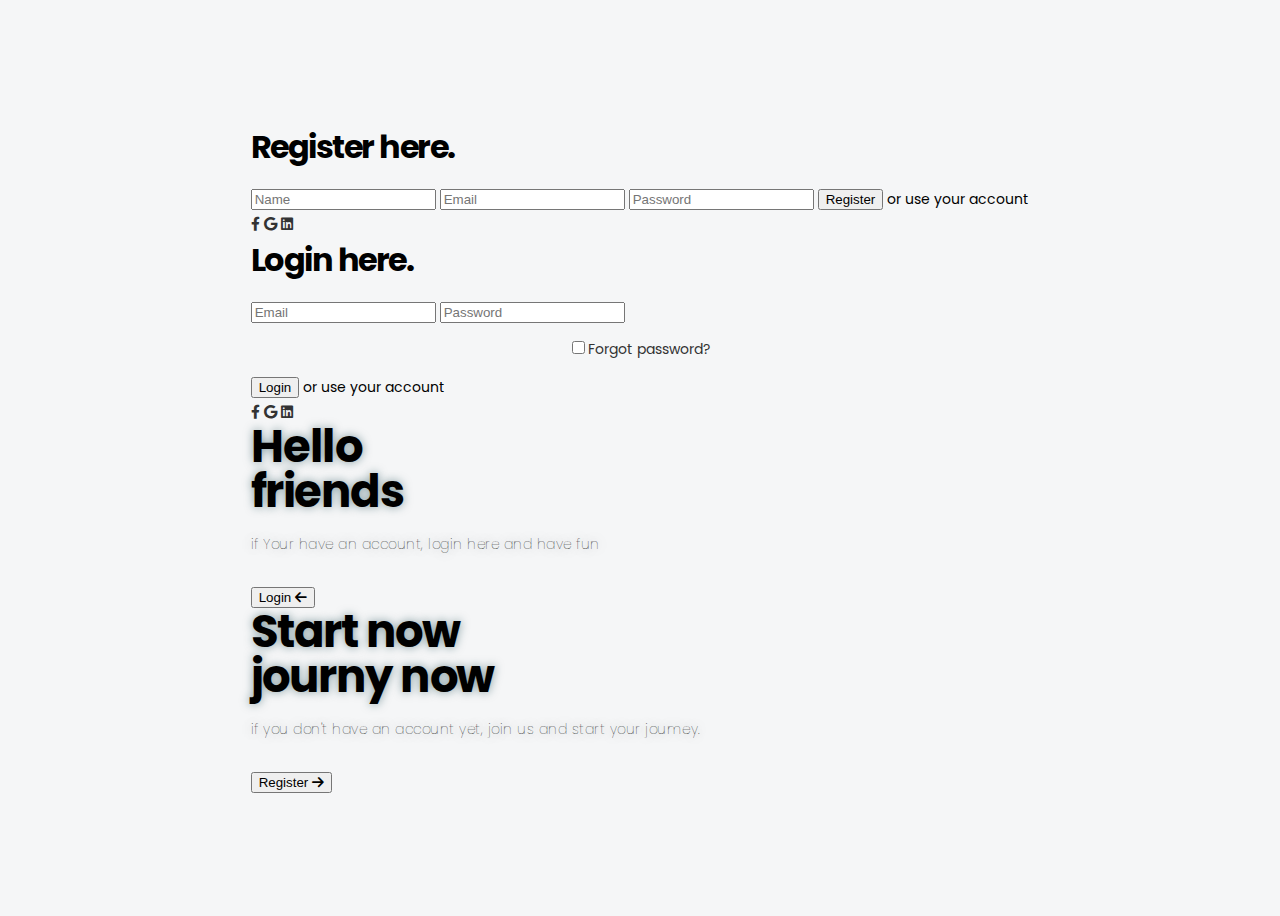
==== index.html @ 1e1f3e0e "first commit" ====
<!DOCTYPE html>
<html lang="en">
<head>
    <meta charset="UTF-8">
    <meta http-equiv="X-UA-Compatible" content="IE=edge">
    <meta name="viewport" content="width=device-width, initial-scale=1.0">
    <title>Document</title>


    <link rel="stylesheet" href="./assets/fonts/fontawesome-free-6.2.1/css/all.min.css">
    <link rel="stylesheet" href="./assets/css/style.css">

</head>
<body>
    <div class="container" id="container">
        <div class="form-container register-container">
            <form action="#">
                <h1>Register here.</h1>
                <input type="text" placeholder="Name">
                <input type="email" placeholder="Email">
                <input type="password" placeholder="Password">
                <button>Register</button>
                <span>or use your account</span>
                <div class="social-container">
                    <a href="#" class="social"><i class="fa-brands fa-facebook-f"></i></a>
                    <a href="#" class="social"><i class="fa-brands fa-google"></i></a>
                    <a href="#" class="social"><i class="fa-brands fa-linkedin"></i></a>
                </div>
            </form>
        </div>
        <div class="form-container login-container">
            <form action="#">
                <h1>Login here.</h1>
                <input type="email" placeholder="Email">
                <input type="password" placeholder="Password">
                <div class="content">
                    <div class="ckeckbox">
                        <input type="checkbox" name="checkbox" id="checkbox">
                        <label for="Remember me"></label>
                    </div>
                    <div class="pass-link">
                        <a href="#">Forgot password?</a>
                    </div>
                </div>
                <button>Login</button>
                <span>or use your account</span>
                <div class="social-container">
                    <a href="#" class="social"><i class="fa-brands fa-facebook-f"></i></a>
                    <a href="#" class="social"><i class="fa-brands fa-google"></i></a>
                    <a href="#" class="social"><i class="fa-brands fa-linkedin"></i></a>
                </div>
            </form>
        </div>
        <div class="overlay">
            <div class="overlay-panel overlay-left">
                <h1 class="title">Hello <br> friends</h1>
                <p>if Your have an account, login here and have fun</p>
                <button class="gost" id="login">
                    Login
                    <i class="fa-solid fa-arrow-left"></i>
                </button>
            </div>
            <div class="overlay-panel overlay-right">
                <h1 class="title">Start now <br> journy now</h1>
                <p>if you don't have an account yet, join us and start your joumey.</p>
                <button class="gost" id="register">
                    Register
                    <i class="fa-solid fa-arrow-right"></i>
                </button>
            </div>
        </div>
    </div>
</body>
</html>
---- assets/css/style.css ----
@import url('https://fonts.googleapis.com/css2?family=Poppins');

*{
    box-sizing: border-box;
}

body {
    display: flex;
    background-color: #f5f6f7;
    justify-content: center;
    align-items: center;
    flex-direction: column;
    font-family: 'Poppins', sans-serif;
    overflow: hidden;
    height: 100vh;
}

h1{
    font-weight: 700;
    letter-spacing: -1.5px;
    margin: 0;
    margin-bottom: 15px;
}

h1.title {
    font-size: 45px;
    line-height: 45px;
    margin: 0;
    text-shadow: 0 0 10px rgba(16, 64, 74, 0.5);
}

p {
    font-size: 14px;
    font-weight: 100;
    line-height: 20px;
    letter-spacing: 0.5px;
    margin: 20px 0 30px;
    text-shadow: 0 0 10px rgba(16, 64, 74, 0.5);
}

span {
    font-size: 14px;
    margin-top: 25px;
}

a { 
    color: #333;
    font-size: 14px;
    text-decoration: none;
    margin: 15px 0;
    transition: 0.3s ease-in-out;
}

a:hover {
    color: #4bb6b7;
}

.content {
    display: flex;
    width: 100%;
    height: 50px;
    align-items: center;
    justify-content: center;
}

.content .checkbox {
    display: flex;
    align-items: center;
    justify-content: center;
}

.content input {
    font-size: 14px;
    user-select: none;
    padding-left: 5px;
}
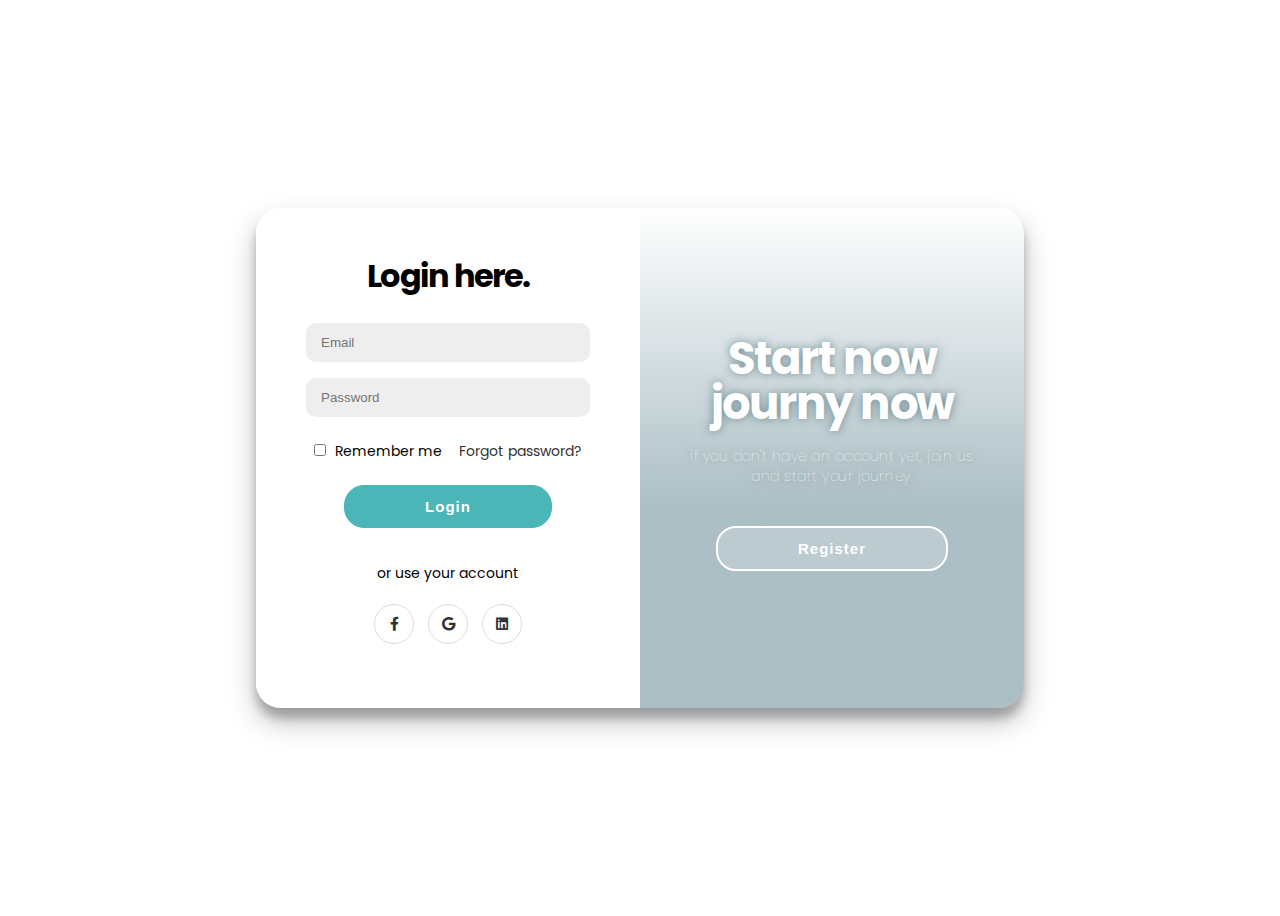
==== commit bf453d0a: "login" ====
--- a/index.html
+++ b/index.html
@@ -36,7 +36,7 @@
                 <div class="content">
                     <div class="ckeckbox">
                         <input type="checkbox" name="checkbox" id="checkbox">
-                        <label for="Remember me"></label>
+                        <label>Remember me</label>
                     </div>
                     <div class="pass-link">
                         <a href="#">Forgot password?</a>
@@ -51,24 +51,28 @@
                 </div>
             </form>
         </div>
-        <div class="overlay">
-            <div class="overlay-panel overlay-left">
-                <h1 class="title">Hello <br> friends</h1>
-                <p>if Your have an account, login here and have fun</p>
-                <button class="gost" id="login">
-                    Login
-                    <i class="fa-solid fa-arrow-left"></i>
-                </button>
-            </div>
-            <div class="overlay-panel overlay-right">
-                <h1 class="title">Start now <br> journy now</h1>
-                <p>if you don't have an account yet, join us and start your joumey.</p>
-                <button class="gost" id="register">
-                    Register
-                    <i class="fa-solid fa-arrow-right"></i>
-                </button>
+        <div class="overlay-container">
+            <div class="overlay">
+                <div class="overlay-panel overlay-left">
+                    <h1 class="title">Hello <br> friends</h1>
+                    <p>if Your have an account, login here and have fun</p>
+                    <button class="ghost" id="login">
+                        Login
+                        <i class="fa-solid fa-arrow-left"></i>
+                    </button>
+                </div>
+                <div class="overlay-panel overlay-right">
+                    <h1 class="title">Start now <br> journy now</h1>
+                    <p>if you don't have an account yet, join us and start your joumey.</p>
+                    <button class="ghost" id="register">
+                        Register
+                        <i class="fa-solid fa-arrow-right"></i>
+                    </button>
+                </div>
             </div>
         </div>
     </div>
+
+    <script type="text/javascript" src="./assets/js/script.js"></script>
 </body>
 </html>--- a/assets/css/style.css
+++ b/assets/css/style.css
@@ -6,13 +6,15 @@
 
 body {
     display: flex;
-    background-color: #f5f6f7;
     justify-content: center;
     align-items: center;
     flex-direction: column;
     font-family: 'Poppins', sans-serif;
     overflow: hidden;
     height: 100vh;
+    background-image: url(../img/peace.gif);
+    background-repeat: no-repeat;
+    background-size: cover;
 }
 
 h1{
@@ -60,7 +62,7 @@
     width: 100%;
     height: 50px;
     align-items: center;
-    justify-content: center;
+    justify-content: space-around;
 }
 
 .content .checkbox {
@@ -70,7 +72,245 @@
 }
 
 .content input {
+    accent-color: #333;
+    width: 12px;
+    height: 12px;
+}
+
+.content label {
     font-size: 14px;
     user-select: none;
     padding-left: 5px;
-}+}
+
+button {
+    position: relative;
+    border-radius: 20px;
+    border: 1px solid #4bb6b7;
+    background-color: #4bb6b7;
+    color: #fff;
+    font-size: 15px;
+    font-weight: 700;
+    margin: 10px;
+    padding: 12px 80px;
+    letter-spacing: 1px;
+    text-transform: capitalize;
+    transition: 0.3s ease-in-out;
+}
+
+button:hover {
+    letter-spacing: 3px;
+}
+
+button:active {
+    transform: scale(0.95);
+}
+
+button:focus {
+    outline: none;
+}
+
+button.ghost {
+    background-color: rgba(255, 255, 255, 0.2);
+    border: 2px solid #fff;
+    color: #fff;
+}
+
+button.ghost i {
+    position: absolute;
+    opacity: 0;
+    transition: 0.3s ease-in-out;
+}
+
+button.ghost i.register {
+    right: 70px;
+}
+
+button.ghost i.login {
+    left: 70px;
+}
+
+button.ghost:hover i.register {
+    right: 40px;
+    opacity: 1;
+}
+
+button.ghost:hover i.login {
+    left: 40px;
+    opacity: 1;
+
+}
+
+form {
+    background-color: #fff;
+    display: flex;
+    justify-content: center;
+    align-items: center;
+    flex-direction: column;
+    padding: 0 50px;
+    height: 100%;
+    text-align: center;
+}
+
+input {
+    background-color: #eee;
+    border-radius: 10px;
+    border: none;
+    padding: 12px 15px;
+    margin: 8px 0;
+    width: 100%;
+}
+
+.container {
+    background-color: #fff;
+    border-radius: 25px;
+    box-shadow: 0 14px 28px rgba(0, 0, 0, 0.25), 0 10px 10px rgba(0, 0, 0, 0.22);
+    position: relative;
+    overflow: hidden;
+    width: 768px;
+    max-width: 100%;
+    min-height: 500px;
+
+}
+
+.form-container {
+    position: absolute;
+    top: 0;
+    height: 100%;
+    transition: all 0.6s ease-in-out;
+}
+
+.login-container {
+    left: 0px;
+    width: 50%;
+    z-index: 2;
+}
+
+.container.right-panel-active .login-container {
+    transform: translateX(100%);
+}
+
+.register-container {
+    left: 0px;
+    width: 50%;
+    z-index: 1;
+    opacity: 0;
+}
+
+.container.right-panel-active .register-container {
+    transform: translateX(100%);
+    opacity: 1;
+    z-index: 5;
+    animation: show 0.6s;
+}
+
+@keyframes show {
+    0%,
+    49.99% {
+        opacity: 0;
+        z-index: 1;
+    }
+    50%,
+    100% {
+        opacity: 1;
+        z-index: 5;
+    }
+}
+
+.overlay-container {
+    position: absolute;
+    top: 0;
+    left: 50%;
+    width: 50%;
+    height: 100%;
+    overflow: hidden;
+    transition: transform 0.6s ease-in-out;
+    z-index: 100;
+}
+
+.container.right-panel-active .overlay-container {
+    transform: translate(-100%);
+}
+
+.overlay {
+    background-image: url(../img/peace.gif);
+    background-repeat: no-repeat;
+    background-size: cover;
+    background-position: 0 0;
+    color: #fff;
+    position: relative;
+    left: -100%;
+    height: 100%;
+    width: 200%;
+    transition: transform 0.6s ease-in-out;
+}
+
+.overlay::before {
+    content: "";
+    position: absolute;
+    left: 0;
+    right: 0;
+    top: 0;
+    bottom: 0;
+    background: linear-gradient(
+        to top,
+        rgba(46, 94, 109, 0.4) 40%,
+        rgba(46, 94, 109, 0)
+    );
+}
+
+.container.right-panel-active .overlay {
+    transform: translateX(50%);
+}
+
+.overlay-panel {
+    position: absolute;
+    display: flex;
+    align-items: center;
+    justify-content: center;
+    flex-direction: column;
+    padding: 0 40px;
+    text-align: center;
+    top: 0;
+    height: 100%;
+    width: 50%;
+    transform: translateX(0);
+    transition: transform 0.6s ease-in-out;
+}
+
+.overlay-left {
+    transform: translateX(-20%);
+}
+
+.container.right-panel-active .overlay-left {
+    transform: translateX(0);
+}
+
+.overlay-right {
+    right: 0;
+    transform: translateX(-0%);
+}
+
+.container.right-panel-active .overlay-right {
+    transform: translateX(20%);
+}
+
+.social-container {
+    margin: 20px 0;
+}
+
+.social-container a {
+    border: 1px solid #ddd;
+    border-radius: 50%;
+    display: inline-flex;
+    justify-content: center;
+    align-items: center;
+    margin: 0 5px;
+    height: 40px;
+    width: 40px;
+    transition: 0.3s ease-in-out;
+}
+
+.social-container a:hover {
+    border: 1px solid #4bb6b7;
+}
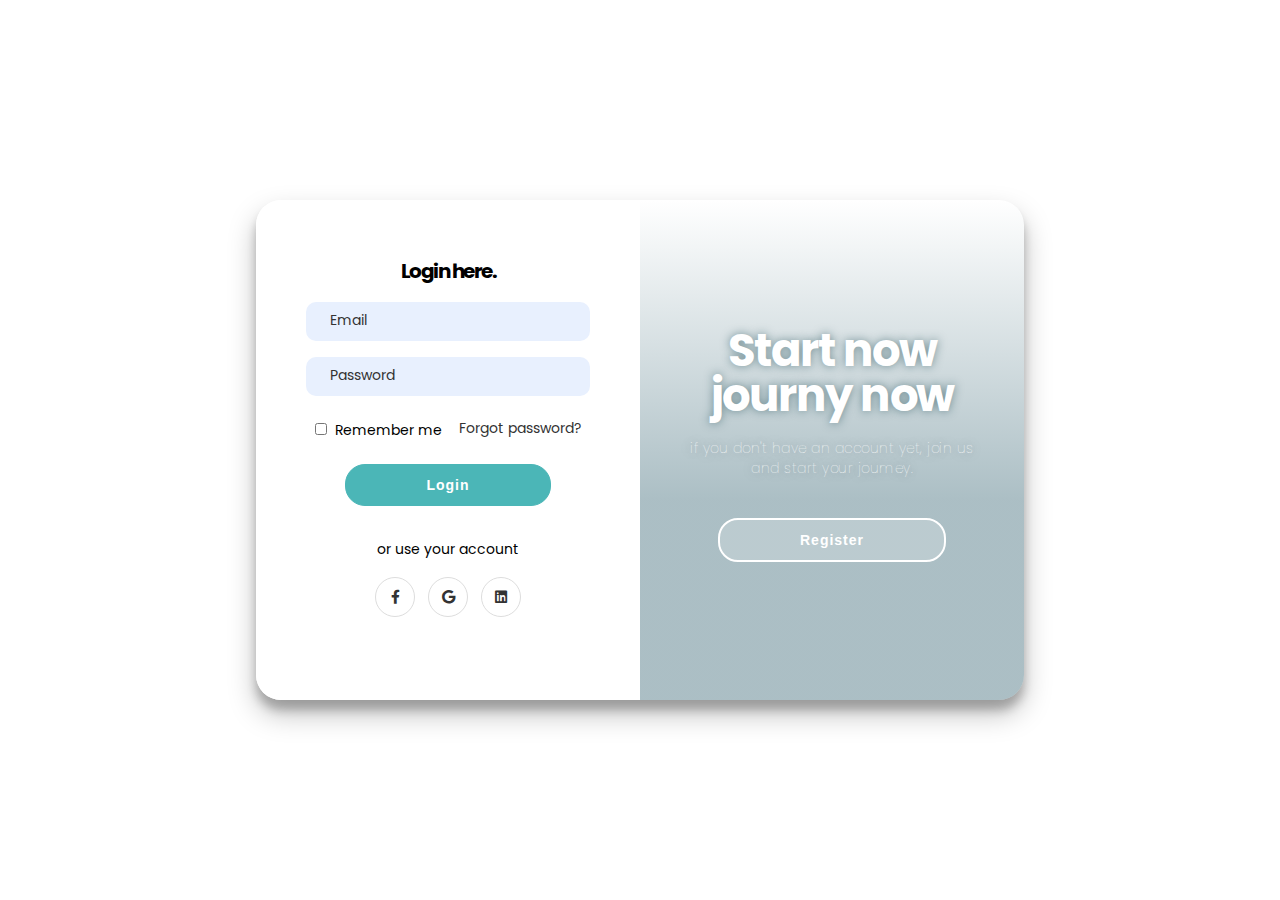
==== commit 3ce99153: "form validator" ====
--- a/index.html
+++ b/index.html
@@ -4,21 +4,39 @@
     <meta charset="UTF-8">
     <meta http-equiv="X-UA-Compatible" content="IE=edge">
     <meta name="viewport" content="width=device-width, initial-scale=1.0">
-    <title>Document</title>
+    <title>Login</title>
+
+    <link rel="icon" href="./assets/img/penguin.png" type="image/x-icon" />
 
 
     <link rel="stylesheet" href="./assets/fonts/fontawesome-free-6.2.1/css/all.min.css">
+
+
+    <link rel="stylesheet" href="./assets/css/base.css">
     <link rel="stylesheet" href="./assets/css/style.css">
 
 </head>
 <body>
     <div class="container" id="container">
         <div class="form-container register-container">
-            <form action="#">
+            <form action="#" method="POST" id="form-1">
                 <h1>Register here.</h1>
-                <input type="text" placeholder="Name">
-                <input type="email" placeholder="Email">
-                <input type="password" placeholder="Password">
+                <div class="form-group">
+                    <input type="text" name="fullname" class="form-input fullname" required="required">
+                    <label for="fullname" class="form-label">Name</label>
+                    <span class="form-message"></span>
+                </div>
+                <div class="form-group">
+                    <input type="text" name="email" class="form-input email" required="required">
+                    <label for="email" class="form-label">Email</label>
+                    <span class="form-message"></span>
+
+                </div>
+                <div class="form-group">
+                    <input type="text" name="password" class="form-input password" required="required">
+                    <label for="password" class="form-label">Password</label>
+                    <span class="form-message"></span>
+                </div>
                 <button>Register</button>
                 <span>or use your account</span>
                 <div class="social-container">
@@ -29,10 +47,18 @@
             </form>
         </div>
         <div class="form-container login-container">
-            <form action="#">
+            <form action="#" method="POST" id="form-2">
                 <h1>Login here.</h1>
-                <input type="email" placeholder="Email">
-                <input type="password" placeholder="Password">
+                <div class="form-group">
+                    <input type="email" name="email" class="form-input" required="required">
+                    <label for="email" class="form-label">Email</label>
+                    <span class="form-message"></span>
+                </div>
+                <div class="form-group">
+                    <input type="password" name="password" class="form-input" required="required">
+                    <label for="password" class="form-label">Password</label>
+                    <span class="form-message"></span>
+                </div>
                 <div class="content">
                     <div class="ckeckbox">
                         <input type="checkbox" name="checkbox" id="checkbox">
@@ -58,7 +84,7 @@
                     <p>if Your have an account, login here and have fun</p>
                     <button class="ghost" id="login">
                         Login
-                        <i class="fa-solid fa-arrow-left"></i>
+                        <i class="fa-solid fa-arrow-left login"></i>
                     </button>
                 </div>
                 <div class="overlay-panel overlay-right">
@@ -66,7 +92,7 @@
                     <p>if you don't have an account yet, join us and start your joumey.</p>
                     <button class="ghost" id="register">
                         Register
-                        <i class="fa-solid fa-arrow-right"></i>
+                        <i class="fa-solid fa-arrow-right register"></i>
                     </button>
                 </div>
             </div>
@@ -74,5 +100,17 @@
     </div>
 
     <script type="text/javascript" src="./assets/js/script.js"></script>
+    <script type="text/javascript" src="./assets/js/validator.js"></script>
+    <script type="text/javascript">
+        Validator({
+            form: '#form-1',
+            errorSelector: '.form-message',
+            rules: [
+                Validator.isRequired('.fullname'),
+                Validator.isEmail('.email'),
+                Validator.minLength('.password', 6)
+            ]
+        });
+    </script>
 </body>
 </html>--- a/assets/css/base.css
+++ b/assets/css/base.css
@@ -0,0 +1,77 @@
+@import url('https://fonts.googleapis.com/css2?family=Poppins');
+
+
+:root {
+    --white-color: #fff;
+    --black-color: #000;
+    --text-shadow-color: #10404a80;
+    --text-color: #333;
+    --input-color: #E8F0FE;
+    --primary-color: #4bb6b7
+}
+
+*{
+    margin: 0 auto;
+    padding: 0;
+    box-sizing: inherit;
+}
+
+html{
+    font-size: 62.5%;
+    line-height: 1.6rem;
+    font-family: 'Poppins', sans-serif;
+    box-sizing: border-box;
+}
+
+
+button {
+    position: relative;
+    border-radius: 20px;
+    border: 1px solid var(--primary-color);
+    background-color: var(--primary-color);
+    color: var(--white-color);
+    font-size: 1.4rem;
+    font-weight: 700;
+    margin: 10px;
+    padding: 12px 80px;
+    letter-spacing: 0.1rem;
+    text-transform: capitalize;
+    transition: 0.3s ease-in-out;
+}
+
+button:hover {
+    letter-spacing: 3px;
+}
+
+button:active {
+    transform: scale(0.95);
+}
+
+button:focus {
+    outline: none;
+}
+
+.form-group {
+    position: relative;
+    width: 100%;
+}
+
+.form-label {
+    position: absolute;
+    top: 1.7rem;
+    left: 2rem;
+    color: var(--text-color);
+    font-size: 1.4rem;
+    line-height: 1.8rem;
+    transition: 0.4s all;
+    padding-inline: 0.4rem;
+}
+
+.form-input:focus~.form-label,
+.form-input:valid~.form-label {
+    top: 0rem;
+    left: 1rem;
+    font-size: 1.3rem;
+    background-color: var(--input-color);
+    border-radius: 4px;
+}--- a/assets/css/style.css
+++ b/assets/css/style.css
@@ -1,15 +1,9 @@
-@import url('https://fonts.googleapis.com/css2?family=Poppins');
-
-*{
-    box-sizing: border-box;
-}
 
 body {
     display: flex;
     justify-content: center;
     align-items: center;
     flex-direction: column;
-    font-family: 'Poppins', sans-serif;
     overflow: hidden;
     height: 100vh;
     background-image: url(../img/peace.gif);
@@ -19,49 +13,49 @@
 
 h1{
     font-weight: 700;
-    letter-spacing: -1.5px;
+    letter-spacing: -0.15rem;
     margin: 0;
     margin-bottom: 15px;
 }
 
 h1.title {
-    font-size: 45px;
-    line-height: 45px;
+    font-size: 4.5rem;
+    line-height: 4.5rem;
     margin: 0;
-    text-shadow: 0 0 10px rgba(16, 64, 74, 0.5);
+    text-shadow: 0 0 10px var(--text-shadow-color);
 }
 
 p {
-    font-size: 14px;
+    font-size: 1.4rem;
     font-weight: 100;
-    line-height: 20px;
-    letter-spacing: 0.5px;
+    line-height: 2rem;
+    letter-spacing: 0.05rem;
     margin: 20px 0 30px;
-    text-shadow: 0 0 10px rgba(16, 64, 74, 0.5);
+    text-shadow: 0 0 10px var(--text-shadow-color);
 }
 
 span {
-    font-size: 14px;
+    font-size: 1.4rem;
     margin-top: 25px;
 }
 
 a { 
     color: #333;
-    font-size: 14px;
+    font-size: 1.4rem;
     text-decoration: none;
     margin: 15px 0;
     transition: 0.3s ease-in-out;
 }
 
 a:hover {
-    color: #4bb6b7;
+    color: var(--primary-color);
 }
 
 .content {
     display: flex;
     width: 100%;
-    height: 50px;
-    align-items: center;
+    height: 5rem;
+    align-items:center;
     justify-content: space-around;
 }
 
@@ -72,48 +66,22 @@
 }
 
 .content input {
-    accent-color: #333;
-    width: 12px;
-    height: 12px;
+
+    width: 1.2rem;
+    height: 1.2rem;
 }
 
 .content label {
-    font-size: 14px;
+    font-size: 1.4rem;
     user-select: none;
     padding-left: 5px;
 }
 
-button {
-    position: relative;
-    border-radius: 20px;
-    border: 1px solid #4bb6b7;
-    background-color: #4bb6b7;
-    color: #fff;
-    font-size: 15px;
-    font-weight: 700;
-    margin: 10px;
-    padding: 12px 80px;
-    letter-spacing: 1px;
-    text-transform: capitalize;
-    transition: 0.3s ease-in-out;
-}
-
-button:hover {
-    letter-spacing: 3px;
-}
-
-button:active {
-    transform: scale(0.95);
-}
-
-button:focus {
-    outline: none;
-}
 
 button.ghost {
     background-color: rgba(255, 255, 255, 0.2);
-    border: 2px solid #fff;
-    color: #fff;
+    border: 2px solid var(--white-color);
+    color: var(--white-color);
 }
 
 button.ghost i {
@@ -123,26 +91,26 @@
 }
 
 button.ghost i.register {
-    right: 70px;
+    right: 7rem;
 }
 
 button.ghost i.login {
-    left: 70px;
+    left: 7rem;
 }
 
 button.ghost:hover i.register {
-    right: 40px;
+    right: 4rem;
     opacity: 1;
 }
 
 button.ghost:hover i.login {
-    left: 40px;
+    left: 4rem;
     opacity: 1;
 
 }
 
 form {
-    background-color: #fff;
+    background-color: var(--white-color);
     display: flex;
     justify-content: center;
     align-items: center;
@@ -153,16 +121,21 @@
 }
 
 input {
-    background-color: #eee;
+    background-color: var(--input-color);
     border-radius: 10px;
+    padding: 12px 15px;
     border: none;
-    padding: 12px 15px;
     margin: 8px 0;
     width: 100%;
 }
 
+.form-message {
+    color: rgba(255, 0, 0, 0.9);
+    font-size: 1.2rem;
+}
+
 .container {
-    background-color: #fff;
+    background-color: var(--white-color);
     border-radius: 25px;
     box-shadow: 0 14px 28px rgba(0, 0, 0, 0.25), 0 10px 10px rgba(0, 0, 0, 0.22);
     position: relative;
@@ -237,7 +210,7 @@
     background-repeat: no-repeat;
     background-size: cover;
     background-position: 0 0;
-    color: #fff;
+    color: var(--white-color);
     position: relative;
     left: -100%;
     height: 100%;
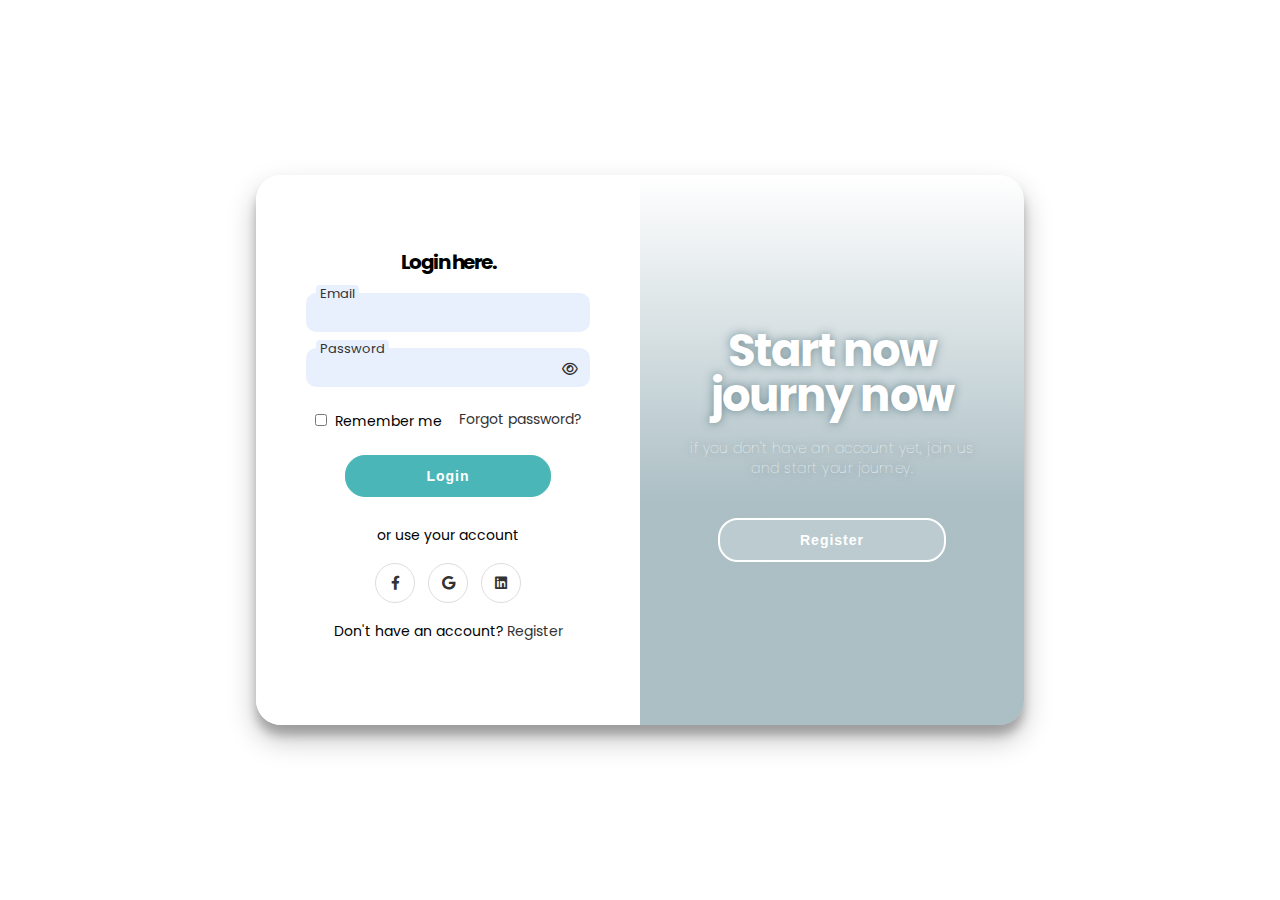
==== commit 654959c9: "reponsive n fix validate" ====
--- a/index.html
+++ b/index.html
@@ -13,28 +13,39 @@
 
 
     <link rel="stylesheet" href="./assets/css/base.css">
-    <link rel="stylesheet" href="./assets/css/style.css">
+    <link rel="stylesheet" href="./assets/css/Login/styleLogin.css">
+    <link rel="stylesheet" href="./assets/css/Login/reponsiveLogin.css">
+
 
 </head>
 <body>
     <div class="container" id="container">
         <div class="form-container register-container">
-            <form action="#" method="POST" id="form-1">
+            <form action="#" method="POST" id="form-register">
                 <h1>Register here.</h1>
                 <div class="form-group">
-                    <input type="text" name="fullname" class="form-input fullname" required="required">
+                    <input type="text" name="fullname" class="form-input fullname" >
                     <label for="fullname" class="form-label">Name</label>
                     <span class="form-message"></span>
                 </div>
                 <div class="form-group">
-                    <input type="text" name="email" class="form-input email" required="required">
+                    <input type="email" name="email" class="form-input email" >
                     <label for="email" class="form-label">Email</label>
                     <span class="form-message"></span>
 
                 </div>
-                <div class="form-group">
-                    <input type="text" name="password" class="form-input password" required="required">
+                <div class="form-group group-password">
+                    <input type="password" name="password" class="form-input password" >
                     <label for="password" class="form-label">Password</label>
+                    <i class="fa-regular fa-eye show-password active"></i>
+                    <i class="fa-regular fa-eye-slash hide-password"></i>
+                    <span class="form-message"></span>
+                </div>
+                <div class="form-group group-password">
+                    <input type="password" name="password_confirmation" class="form-input password_confirmation" >
+                    <label for="password_confirmation" class="form-label">Password Confirmation</label>
+                    <i class="fa-regular fa-eye show-password active"></i>
+                    <i class="fa-regular fa-eye-slash hide-password"></i>
                     <span class="form-message"></span>
                 </div>
                 <button>Register</button>
@@ -44,19 +55,27 @@
                     <a href="#" class="social"><i class="fa-brands fa-google"></i></a>
                     <a href="#" class="social"><i class="fa-brands fa-linkedin"></i></a>
                 </div>
+                <div class="link-container">
+                    <span>Already have an account?</span>
+                    <a href="" class="register-link">
+                        Login
+                    </a>
+                </div>
             </form>
         </div>
         <div class="form-container login-container">
-            <form action="#" method="POST" id="form-2">
+            <form action="#" method="POST" id="form-login">
                 <h1>Login here.</h1>
                 <div class="form-group">
-                    <input type="email" name="email" class="form-input" required="required">
+                    <input type="text" name="email" class="form-input email">
                     <label for="email" class="form-label">Email</label>
                     <span class="form-message"></span>
                 </div>
                 <div class="form-group">
-                    <input type="password" name="password" class="form-input" required="required">
+                    <input type="password" name="password" class="form-input password">
                     <label for="password" class="form-label">Password</label>
+                    <i class="fa-regular fa-eye show-password active"></i>
+                    <i class="fa-regular fa-eye-slash hide-password"></i>
                     <span class="form-message"></span>
                 </div>
                 <div class="content">
@@ -74,6 +93,12 @@
                     <a href="#" class="social"><i class="fa-brands fa-facebook-f"></i></a>
                     <a href="#" class="social"><i class="fa-brands fa-google"></i></a>
                     <a href="#" class="social"><i class="fa-brands fa-linkedin"></i></a>
+                </div>
+                <div class="link-container">
+                    <span>Don't have an account?</span>
+                    <a href="#" class="login-link">
+                        Register
+                    </a>
                 </div>
             </form>
         </div>
@@ -99,17 +124,41 @@
         </div>
     </div>
 
-    <script type="text/javascript" src="./assets/js/script.js"></script>
-    <script type="text/javascript" src="./assets/js/validator.js"></script>
+    <script type="text/javascript" src="./assets/js/Login/scriptLogin.js"></script>
+    <script type="text/javascript" src="./assets/js/Login/validator.js"></script>
     <script type="text/javascript">
         Validator({
-            form: '#form-1',
+            form: '#form-register',
+            formGroupSelector: '.form-group',
             errorSelector: '.form-message',
             rules: [
-                Validator.isRequired('.fullname'),
+                Validator.isRequired('.fullname', 'Vui lòng nhập tên đầy đủ!'),
+                Validator.isRequired('.email'),
                 Validator.isEmail('.email'),
-                Validator.minLength('.password', 6)
-            ]
+                Validator.isRequired('.password'),
+                Validator.minLength('.password', 6),
+                Validator.isRequired('.password_confirmation'),
+                Validator.isConfirmed('.password_confirmation', function() {
+                    return document.querySelector('#form-register .password').value;
+                }, 'Mật khẩu nhập lại không chính xác!')
+            
+            ],
+            onSubmit: function (data) {
+                console.log(data);
+            }
+        });
+        Validator({
+            form: '#form-login',
+            formGroupSelector: '.form-group',
+            errorSelector: '.form-message',
+            rules: [
+                Validator.isRequired('.email'),
+                Validator.isEmail('.email'),
+                Validator.isRequired('.password'),
+            ],
+            onSubmit: function (data) {
+                console.log(data);
+            }
         });
     </script>
 </body>
--- a/assets/css/Login/styleLogin.css
+++ b/assets/css/Login/styleLogin.css
@@ -0,0 +1,328 @@
+
+body {
+    display: flex;
+    justify-content: center;
+    align-items: center;
+    flex-direction: column;
+    overflow: hidden;
+    height: 100vh;
+    background-image: url(../../../assets/img/peace.gif);
+    background-repeat: no-repeat;
+    background-size: cover;
+}
+
+h1{
+    font-weight: 700;
+    letter-spacing: -0.15rem;
+    margin: 0;
+    margin: 15px 0;
+}
+
+h1.title {
+    font-size: 4.5rem;
+    line-height: 4.5rem;
+    margin: 0;
+    text-shadow: 0 0 10px var(--text-shadow-color);
+}
+
+p {
+    font-size: 1.4rem;
+    font-weight: 100;
+    line-height: 2rem;
+    letter-spacing: 0.05rem;
+    margin: 20px 0 30px;
+    text-shadow: 0 0 10px var(--text-shadow-color);
+}
+
+span {
+    font-size: 1.4rem;
+    margin-top: 20px;
+}
+
+a { 
+    color: #333;
+    font-size: 1.4rem;
+    text-decoration: none;
+    margin: 15px 0;
+    transition: 0.3s ease-in-out;
+}
+
+a:hover {
+    color: var(--primary-color);
+}
+
+.content {
+    display: flex;
+    width: 100%;
+    height: 5rem;
+    align-items:center;
+    justify-content: space-around;
+}
+
+.content .checkbox {
+    display: flex;
+    align-items: center;
+    justify-content: center;
+}
+
+.content input {
+
+    width: 1.2rem;
+    height: 1.2rem;
+}
+
+.content label {
+    font-size: 1.4rem;
+    user-select: none;
+    padding-left: 5px;
+}
+
+
+button.ghost {
+    background-color: rgba(255, 255, 255, 0.2);
+    border: 2px solid var(--white-color);
+    color: var(--white-color);
+}
+
+button.ghost i {
+    position: absolute;
+    opacity: 0;
+    transition: 0.3s ease-in-out;
+}
+
+button.ghost i.register {
+    right: 7rem;
+}
+
+button.ghost i.login {
+    left: 7rem;
+}
+
+button.ghost:hover i.register {
+    right: 4rem;
+    opacity: 1;
+}
+
+button.ghost:hover i.login {
+    left: 4rem;
+    opacity: 1;
+
+}
+
+form {
+    background-color: var(--white-color);
+    display: flex;
+    justify-content: center;
+    align-items: center;
+    flex-direction: column;
+    padding: 20px 50px;
+    height: 100%;
+    text-align: center;
+}
+
+input {
+    background-color: var(--input-color);
+    border-radius: 10px;
+    padding: 12px 15px;
+    border: none;
+    margin: 8px 0;
+    width: 100%;
+}
+
+.form-message {
+    color: rgba(255, 0, 0, 0.9);
+    font-size: 1.2rem;
+}
+
+.group-password {
+    position: relative;
+}
+
+.show-password {
+    position: absolute;
+    right: 0.8rem;
+    top: 1.8rem;
+    font-size: 1.4rem;
+    color: var(--text-color);
+    display: block;
+    padding: 4px;
+    display: none;
+}
+
+.hide-password {
+    position: absolute;
+    right: 0.8rem;
+    top: 1.8rem;
+    font-size: 1.4rem;
+    color: var(--text-color);
+    display: block;
+    padding: 4px;
+    display: none;
+}
+
+.show-password.active {
+    display: block;
+}
+
+.hide-password.active {
+    display: block;
+}
+
+.link-container {
+    margin-bottom: 2rem;
+}
+
+.container {
+    background-color: var(--white-color);
+    border-radius: 25px;
+    box-shadow: 0 14px 28px rgba(0, 0, 0, 0.25), 0 10px 10px rgba(0, 0, 0, 0.22);
+    position: relative;
+    overflow: hidden;
+    width: 768px;
+    max-width: 100%;
+    min-height: 550px;
+
+}
+
+.form-container {
+    position: absolute;
+    top: 0;
+    height: 100%;
+    transition: all 0.6s ease-in-out;
+}
+
+.login-container {
+    left: 0px;
+    width: 50%;
+    z-index: 2;
+}
+
+.container.right-panel-active .login-container {
+    transform: translateX(100%);
+}
+
+.register-container {
+    left: 0px;
+    width: 50%;
+    z-index: 1;
+    opacity: 0;
+}
+
+.container.right-panel-active .register-container {
+    transform: translateX(100%);
+    opacity: 1;
+    z-index: 5;
+    animation: show 0.6s;
+}
+
+@keyframes show {
+    0%,
+    49.99% {
+        opacity: 0;
+        z-index: 1;
+    }
+    50%,
+    100% {
+        opacity: 1;
+        z-index: 5;
+    }
+}
+
+.overlay-container {
+    position: absolute;
+    top: 0;
+    left: 50%;
+    width: 50%;
+    height: 100%;
+    overflow: hidden;
+    transition: transform 0.6s ease-in-out;
+    z-index: 100;
+}
+
+.container.right-panel-active .overlay-container {
+    transform: translate(-100%);
+}
+
+.overlay {
+    background-image: url(../../../assets/img/peace.gif);
+    background-repeat: no-repeat;
+    background-size: cover;
+    background-position: 0 0;
+    color: var(--white-color);
+    position: relative;
+    left: -100%;
+    height: 100%;
+    width: 200%;
+    transition: transform 0.6s ease-in-out;
+}
+
+.overlay::before {
+    content: "";
+    position: absolute;
+    left: 0;
+    right: 0;
+    top: 0;
+    bottom: 0;
+    background: linear-gradient(
+        to top,
+        rgba(46, 94, 109, 0.4) 40%,
+        rgba(46, 94, 109, 0)
+    );
+}
+
+.container.right-panel-active .overlay {
+    transform: translateX(50%);
+}
+
+.overlay-panel {
+    position: absolute;
+    display: flex;
+    align-items: center;
+    justify-content: center;
+    flex-direction: column;
+    padding: 0 40px;
+    text-align: center;
+    top: 0;
+    height: 100%;
+    width: 50%;
+    transform: translateX(0);
+    transition: transform 0.6s ease-in-out;
+}
+
+.overlay-left {
+    transform: translateX(-20%);
+}
+
+.container.right-panel-active .overlay-left {
+    transform: translateX(0);
+}
+
+.overlay-right {
+    right: 0;
+    transform: translateX(-0%);
+}
+
+.container.right-panel-active .overlay-right {
+    transform: translateX(20%);
+}
+
+.social-container {
+    margin: 20px 0;
+}
+
+.social-container a {
+    border: 1px solid #ddd;
+    border-radius: 50%;
+    display: inline-flex;
+    justify-content: center;
+    align-items: center;
+    margin: 0 5px;
+    height: 40px;
+    width: 40px;
+    transition: 0.3s ease-in-out;
+}
+
+.social-container a:hover {
+    border: 1px solid #4bb6b7;
+}
+
--- a/assets/css/Login/reponsiveLogin.css
+++ b/assets/css/Login/reponsiveLogin.css
@@ -0,0 +1,29 @@
+@media (max-width: 767px) { 
+
+
+    .container {
+        width: 384px;
+        max-width: calc(100% - 40px);
+        min-height: 480px;
+        
+    }
+
+    .overlay-container {
+        display: none;
+    }
+
+    .register-container {
+        width: 100%;
+    }
+
+    .login-container {
+        width: 100%;
+    }
+
+    .container.active .register-container {
+        opacity: 1;
+        z-index: 5;
+        animation: show 0.6s;
+    }
+}
+
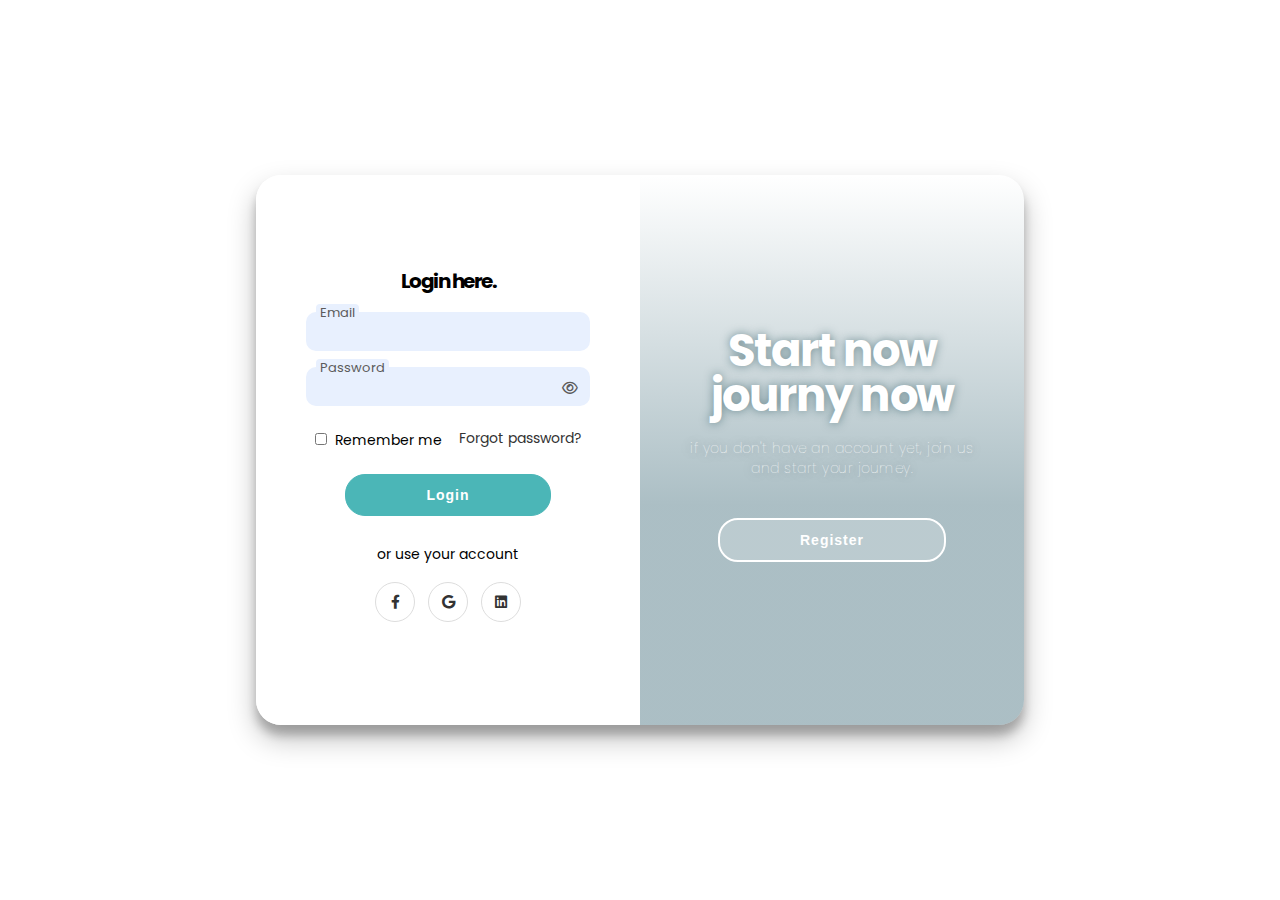
==== commit 209113e9: "home category" ====
--- a/index.html
+++ b/index.html
@@ -48,7 +48,7 @@
                     <i class="fa-regular fa-eye-slash hide-password"></i>
                     <span class="form-message"></span>
                 </div>
-                <button>Register</button>
+                <button class="btn">Register</button>
                 <span>or use your account</span>
                 <div class="social-container">
                     <a href="#" class="social"><i class="fa-brands fa-facebook-f"></i></a>
@@ -87,7 +87,7 @@
                         <a href="#">Forgot password?</a>
                     </div>
                 </div>
-                <button>Login</button>
+                <button class="btn">Login</button>
                 <span>or use your account</span>
                 <div class="social-container">
                     <a href="#" class="social"><i class="fa-brands fa-facebook-f"></i></a>
@@ -107,7 +107,7 @@
                 <div class="overlay-panel overlay-left">
                     <h1 class="title">Hello <br> friends</h1>
                     <p>if Your have an account, login here and have fun</p>
-                    <button class="ghost" id="login">
+                    <button class="btn ghost" id="login">
                         Login
                         <i class="fa-solid fa-arrow-left login"></i>
                     </button>
@@ -115,7 +115,7 @@
                 <div class="overlay-panel overlay-right">
                     <h1 class="title">Start now <br> journy now</h1>
                     <p>if you don't have an account yet, join us and start your joumey.</p>
-                    <button class="ghost" id="register">
+                    <button class="btn ghost" id="register">
                         Register
                         <i class="fa-solid fa-arrow-right register"></i>
                     </button>
--- a/assets/css/base.css
+++ b/assets/css/base.css
@@ -5,7 +5,7 @@
     --white-color: #fff;
     --black-color: #000;
     --text-shadow-color: #10404a80;
-    --text-color: #333;
+    --text-color: #5b5b5b;
     --input-color: #E8F0FE;
     --primary-color: #4bb6b7
 }
@@ -22,9 +22,11 @@
     font-family: 'Poppins', sans-serif;
     box-sizing: border-box;
 }
+body {
+    width: 100%;
+}
 
-
-button {
+.btn {
     position: relative;
     border-radius: 20px;
     border: 1px solid var(--primary-color);
@@ -39,15 +41,15 @@
     transition: 0.3s ease-in-out;
 }
 
-button:hover {
+.btn:hover {
     letter-spacing: 3px;
 }
 
-button:active {
+.btn:active {
     transform: scale(0.95);
 }
 
-button:focus {
+.btn:focus {
     outline: none;
 }
 
@@ -74,4 +76,8 @@
     font-size: 1.3rem;
     background-color: var(--input-color);
     border-radius: 4px;
+}
+
+.container-fluid {
+    padding: 0 !important;
 }--- a/assets/css/Login/styleLogin.css
+++ b/assets/css/Login/styleLogin.css
@@ -6,7 +6,7 @@
     flex-direction: column;
     overflow: hidden;
     height: 100vh;
-    background-image: url(../../../assets/img/peace.gif);
+    background-image: url(../../../assets/img/gif/peace.gif);
     background-repeat: no-repeat;
     background-size: cover;
 }
@@ -78,32 +78,32 @@
 }
 
 
-button.ghost {
+.btn.ghost {
     background-color: rgba(255, 255, 255, 0.2);
     border: 2px solid var(--white-color);
     color: var(--white-color);
 }
 
-button.ghost i {
+.btn.ghost i {
     position: absolute;
     opacity: 0;
     transition: 0.3s ease-in-out;
 }
 
-button.ghost i.register {
+.btn.ghost i.register {
     right: 7rem;
 }
 
-button.ghost i.login {
+.btn.ghost i.login {
     left: 7rem;
 }
 
-button.ghost:hover i.register {
+.btn.ghost:hover i.register {
     right: 4rem;
     opacity: 1;
 }
 
-button.ghost:hover i.login {
+.btn.ghost:hover i.login {
     left: 4rem;
     opacity: 1;
 
@@ -170,6 +170,7 @@
 
 .link-container {
     margin-bottom: 2rem;
+    display: none;
 }
 
 .container {
@@ -244,7 +245,7 @@
 }
 
 .overlay {
-    background-image: url(../../../assets/img/peace.gif);
+    background-image: url(../../../assets/img/gif/peace.gif);
     background-repeat: no-repeat;
     background-size: cover;
     background-position: 0 0;
--- a/assets/css/Login/reponsiveLogin.css
+++ b/assets/css/Login/reponsiveLogin.css
@@ -7,6 +7,15 @@
         min-height: 480px;
         
     }
+
+    .container.right-panel-active .overlay-container{
+        display: none;
+    }
+
+    .container.right-panel-active .register-container {
+        transform: translateX(0);
+    }
+
 
     .overlay-container {
         display: none;
@@ -20,10 +29,15 @@
         width: 100%;
     }
 
+    .link-container {
+        display: inline-block;
+    }
     .container.active .register-container {
         opacity: 1;
         z-index: 5;
         animation: show 0.6s;
     }
+
+
 }
 
